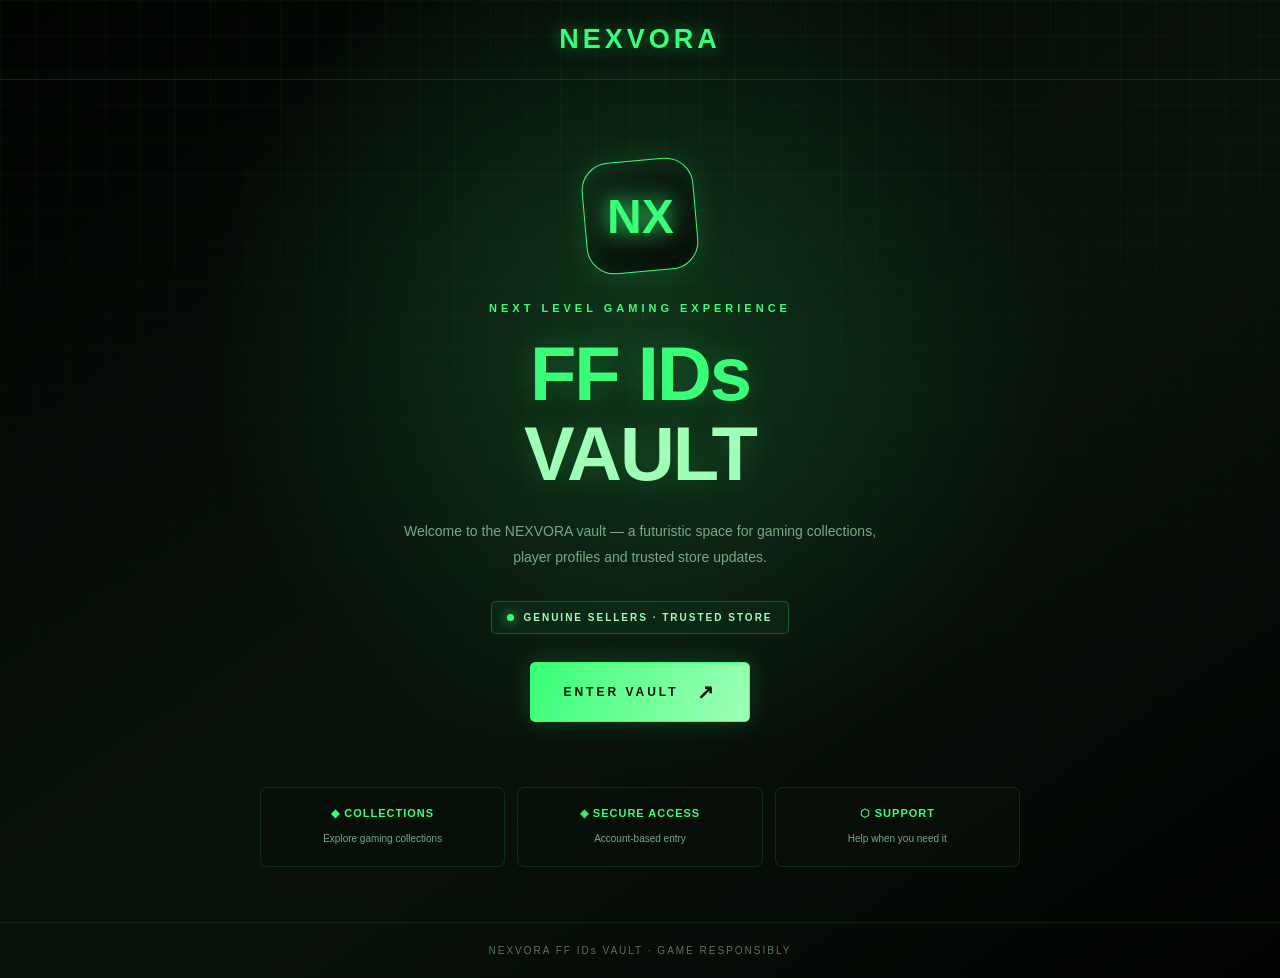
==== index.html @ cd279323 "Add initial index.html for NEXVORA FF IDs VAULT This file contains the initial HTML structure for th" ====
<!DOCTYPE html>
<html lang="en">
<head>
  <meta charset="UTF-8">
  <meta name="viewport" content="width=device-width, initial-scale=1.0">
  <meta name="theme-color" content="#050805">
  <title>NEXVORA FF IDs VAULT</title>
  <style>
    :root {
      --bg: #050805;
      --panel: #0b120c;
      --green: #39ff78;
      --green2: #a0ffb7;
      --muted: #78a985;
    }

    * { box-sizing: border-box; }

    body {
      margin: 0;
      min-height: 100vh;
      color: var(--green2);
      background:
        radial-gradient(ellipse at 50% 35%, #10351b 0%, transparent 48%),
        linear-gradient(145deg, #020402, #08120a 55%, #020402);
      font-family: Arial, Helvetica, sans-serif;
      overflow-x: hidden;
    }

    body::before {
      content: "";
      position: fixed;
      inset: 0;
      pointer-events: none;
      background-image:
        linear-gradient(#39ff780a 1px, transparent 1px),
        linear-gradient(90deg, #39ff780a 1px, transparent 1px);
      background-size: 35px 35px;
      mask-image: linear-gradient(to bottom, black, transparent 85%);
    }

    header {
      position: relative;
      display: flex;
      justify-content: center;
      align-items: center;
      padding: 24px 16px;
      border-bottom: 1px solid #39ff7828;
    }

    .brand {
      font-size: clamp(19px, 5vw, 27px);
      font-weight: 900;
      letter-spacing: 4px;
      color: var(--green);
      text-shadow: 0 0 18px #39ff7870;
    }

    .hero {
      position: relative;
      width: min(920px, 100%);
      min-height: 78vh;
      margin: auto;
      padding: 80px 22px 55px;
      display: flex;
      flex-direction: column;
      align-items: center;
      justify-content: center;
      text-align: center;
    }

    .emblem {
      width: 112px;
      height: 112px;
      display: grid;
      place-items: center;
      margin-bottom: 30px;
      border: 1px solid var(--green);
      border-radius: 28px;
      background: linear-gradient(145deg, #102a17, #050805);
      box-shadow: 0 0 30px #39ff7825, inset 0 0 25px #39ff7815;
      transform: rotate(-5deg);
    }

    .emblem span {
      font-size: 48px;
      font-weight: 900;
      color: var(--green);
      text-shadow: 0 0 22px #39ff78;
      transform: rotate(5deg);
    }

    .eyebrow {
      color: var(--green);
      font-size: 11px;
      letter-spacing: 4px;
      font-weight: 800;
      margin-bottom: 20px;
    }

    h1 {
      margin: 0;
      color: var(--green);
      font-size: clamp(36px, 9vw, 76px);
      line-height: 1.05;
      letter-spacing: -2px;
      text-shadow: 0 0 30px #39ff7838;
    }

    h1 span {
      display: block;
      color: #a0ffb7;
    }

    .description {
      max-width: 510px;
      margin: 24px auto 30px;
      color: #78a985;
      font-size: 14px;
      line-height: 1.9;
    }

    .trust {
      display: inline-flex;
      align-items: center;
      gap: 9px;
      margin-bottom: 28px;
      padding: 10px 15px;
      border: 1px solid #39ff7840;
      border-radius: 5px;
      background: #39ff780b;
      color: var(--green2);
      font-size: 10px;
      font-weight: 800;
      letter-spacing: 2px;
    }

    .dot {
      width: 7px;
      height: 7px;
      border-radius: 50%;
      background: var(--green);
      box-shadow: 0 0 12px var(--green);
    }

    .enter {
      display: inline-flex;
      align-items: center;
      justify-content: center;
      gap: 18px;
      min-width: 220px;
      padding: 17px 24px;
      border: 1px solid var(--green);
      border-radius: 5px;
      background: linear-gradient(110deg, #39ff78, #a0ffb7);
      color: #031006;
      text-decoration: none;
      font-size: 12px;
      font-weight: 900;
      letter-spacing: 3px;
      box-shadow: 0 0 25px #39ff7830;
      transition: transform .2s, box-shadow .2s;
    }

    .enter:hover {
      transform: translateY(-3px);
      box-shadow: 0 0 38px #39ff7860;
    }

    .arrow { font-size: 20px; }

    .features {
      position: relative;
      display: grid;
      grid-template-columns: repeat(3, 1fr);
      gap: 12px;
      width: min(760px, 100%);
      margin-top: 65px;
    }

    .feature {
      padding: 19px 10px;
      border: 1px solid #39ff7820;
      border-radius: 7px;
      background: #071009b8;
    }

    .feature strong {
      display: block;
      color: var(--green);
      font-size: 11px;
      letter-spacing: 1px;
      margin-bottom: 8px;
    }

    .feature span {
      color: var(--muted);
      font-size: 10px;
      line-height: 1.6;
    }

    footer {
      position: relative;
      padding: 22px 12px;
      text-align: center;
      border-top: 1px solid #39ff781c;
      color: #52795c;
      font-size: 10px;
      letter-spacing: 2px;
    }

    @media (max-width: 520px) {
      .hero { padding-top: 58px; }
      .features { grid-template-columns: 1fr; max-width: 310px; margin-top: 45px; }
      .feature { padding: 15px; }
      .brand { letter-spacing: 2px; }
    }
  </style>
</head>
<body>
  <header>
    <div class="brand">NEXVORA</div>
  </header>

  <main class="hero">
    <div class="emblem"><span>NX</span></div>

    <div class="eyebrow">NEXT LEVEL GAMING EXPERIENCE</div>

    <h1>FF IDs <span>VAULT</span></h1>

    <p class="description">
      Welcome to the NEXVORA vault — a futuristic space for gaming
      collections, player profiles and trusted store updates.
    </p>

    <div class="trust">
      <span class="dot"></span>
      GENUINE SELLERS · TRUSTED STORE
    </div>

    <a class="enter" href="login.html">
      ENTER VAULT <span class="arrow">↗</span>
    </a>

    <section class="features">
      <div class="feature">
        <strong>◆ COLLECTIONS</strong>
        <span>Explore gaming collections</span>
      </div>
      <div class="feature">
        <strong>◈ SECURE ACCESS</strong>
        <span>Account-based entry</span>
      </div>
      <div class="feature">
        <strong>⬡ SUPPORT</strong>
        <span>Help when you need it</span>
      </div>
    </section>
  </main>

  <footer>
    NEXVORA FF IDs VAULT · GAME RESPONSIBLY
  </footer>
</body>
      </html>
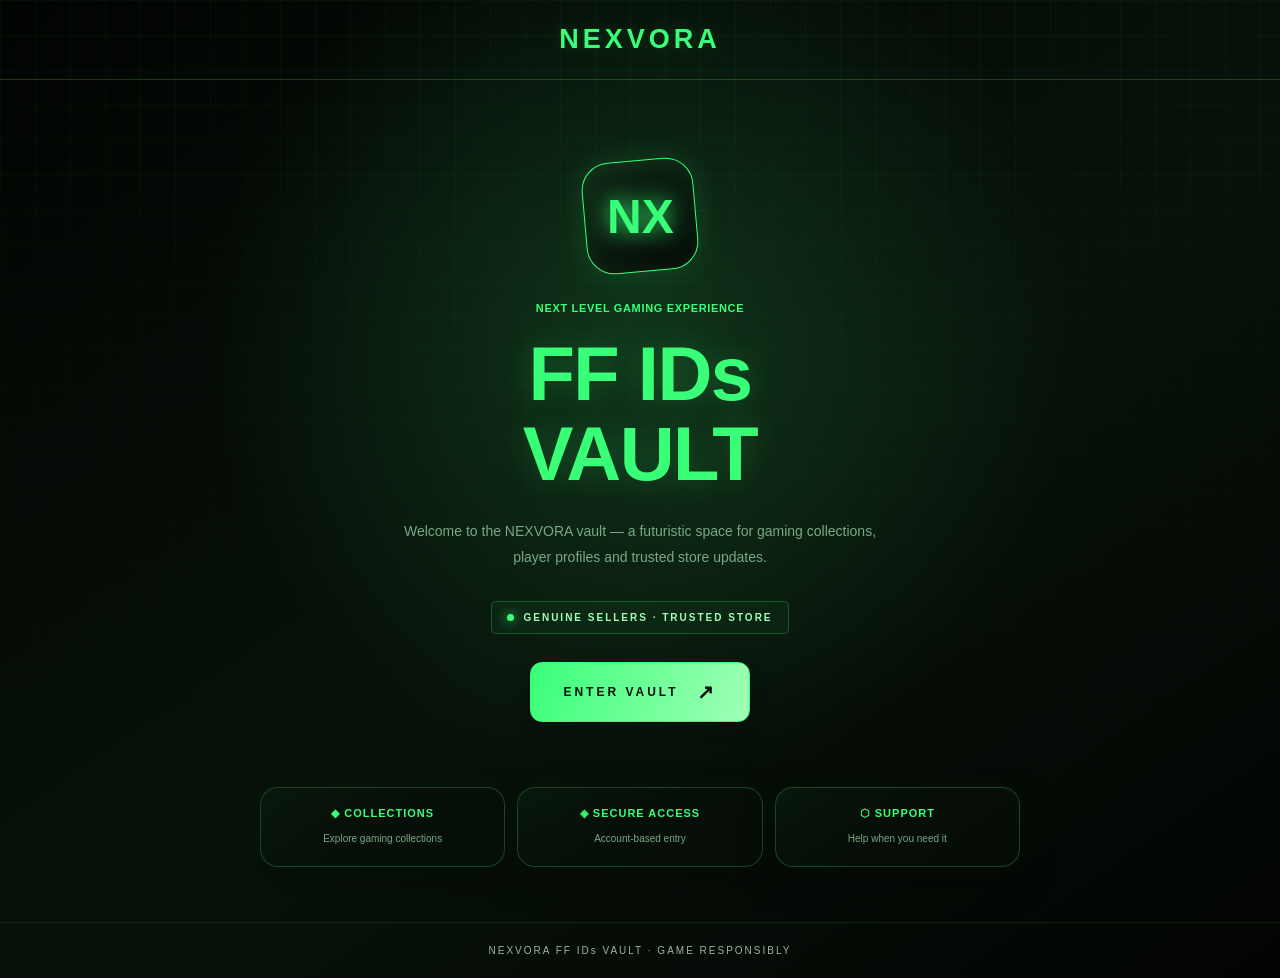
==== commit 94402dd0: "Add files via upload" ====
--- a/index.html
+++ b/index.html
@@ -217,6 +217,7 @@
       .brand { letter-spacing: 2px; }
     }
   </style>
+  <link rel="stylesheet" href="nexvora-elite.css?v=1">
 </head>
 <body>
   <header>
--- a/nexvora-elite.css
+++ b/nexvora-elite.css
@@ -0,0 +1,102 @@
+/* NEXVORA NEON ELITE — additive visual polish; preserves existing page logic */
+:root {
+  color-scheme: dark;
+  --nx-bg: #050805;
+  --nx-panel: #0b120c;
+  --nx-panel-2: #101a12;
+  --nx-line: rgba(91, 255, 132, .22);
+  --nx-green: #39ff78;
+  --nx-green-soft: #a3ffbb;
+  --nx-text: #f2fff5;
+  --nx-muted: #a0b3a4;
+  --nx-radius: 18px;
+  --nx-shadow: 0 14px 38px rgba(0,0,0,.32), 0 0 24px rgba(57,255,120,.045);
+}
+html { scroll-behavior: smooth; }
+body {
+  background-color: var(--nx-bg);
+  color: var(--nx-text);
+  accent-color: var(--nx-green);
+  -webkit-tap-highlight-color: transparent;
+}
+::selection { background: rgba(57,255,120,.28); color: #fff; }
+a { color: var(--nx-green-soft); text-underline-offset: 3px; }
+a, button, input, select, textarea { transition: border-color .18s ease, background-color .18s ease, color .18s ease, box-shadow .18s ease, transform .18s ease; }
+button, .primary, .enter, .actions a, .card-buttons button, .modal-actions button {
+  border-radius: 12px;
+}
+button, .primary, .enter, .actions a, .card-buttons button, .modal-actions button {
+  box-shadow: 0 5px 18px rgba(0,0,0,.18);
+}
+button:hover, .primary:hover, .enter:hover, .actions a:hover, .card-buttons button:hover, .modal-actions button:hover {
+  filter: brightness(1.08);
+  transform: translateY(-1px);
+}
+button:active, .primary:active, .enter:active, .actions a:active { transform: translateY(0); }
+:focus-visible { outline: 2px solid var(--nx-green); outline-offset: 3px; }
+input, select, textarea {
+  background: rgba(3,8,4,.86) !important;
+  color: var(--nx-text) !important;
+  border-color: var(--nx-line) !important;
+  border-radius: 11px !important;
+}
+input:focus, select:focus, textarea:focus {
+  border-color: var(--nx-green) !important;
+  box-shadow: 0 0 0 3px rgba(57,255,120,.10) !important;
+}
+.panel, .card, .listing, .listing-card, .order-card, .feature, .stat, .stat-box, .modal, .login-card {
+  border-color: var(--nx-line);
+  box-shadow: var(--nx-shadow);
+}
+.panel, .listing, .listing-card, .order-card, .feature, .stat, .stat-box, .modal, .card {
+  border-radius: var(--nx-radius);
+}
+.listing, .listing-card, .order-card, .feature, .panel, .stat, .stat-box {
+  background-image: linear-gradient(145deg, rgba(57,255,120,.035), transparent 48%);
+}
+.listing, .listing-card, .order-card { overflow: hidden; }
+.listing img, .preview-images img, .listing-thumb, .detail-image { border-radius: 12px; }
+.listing img, .preview-images img, .listing-thumb { object-fit: cover; }
+.listing h3, .order-title, h1, h2 { letter-spacing: -.02em; }
+h1 span, .brand, .username, .stat strong, .stat-box strong, .listing .price, .order-id { color: var(--nx-green); }
+.brand { text-shadow: 0 0 18px rgba(57,255,120,.18); }
+.eyebrow, .tag, .status { letter-spacing: .06em; }
+.tag, .status { border-radius: 999px; }
+.status { padding: 5px 10px; }
+.status.completed, .status.paid, .status.delivered { border-color: rgba(57,255,120,.45); }
+.empty { border: 1px dashed var(--nx-line); border-radius: var(--nx-radius); padding: 24px; }
+.modal-backdrop { backdrop-filter: blur(8px); }
+.modal { border: 1px solid var(--nx-line); }
+#message, #notice, .notice { border-radius: 12px; }
+hr { border-color: var(--nx-line); }
+header { border-color: var(--nx-line) !important; }
+footer { color: var(--nx-muted); }
+@media (max-width: 640px) {
+  main { padding-left: 14px; padding-right: 14px; }
+  .stats, .grid, .order-grid, .detail-grid, .form-grid { gap: 10px; }
+  .listing-grid { grid-template-columns: repeat(2, minmax(0, 1fr)); gap: 12px; }
+  .listing-body { padding: 12px; }
+  .listing h3 { font-size: 1rem; }
+  .card-buttons { gap: 7px; }
+  .card-buttons button { padding-left: 8px; padding-right: 8px; }
+  .panel, .order-card { padding: 14px; }
+}
+@media (max-width: 380px) {
+  .listing-grid { grid-template-columns: 1fr; }
+}
+@media (prefers-reduced-motion: no-preference) {
+  .listing, .listing-card, .order-card, .feature, .panel { animation: nx-rise .35s ease both; }
+  @keyframes nx-rise { from { opacity: .82; transform: translateY(5px); } to { opacity: 1; transform: translateY(0); } }
+                                                 }
+
+/* Extra finishing touches */
+img { max-width: 100%; }
+button, a, input, select, textarea { -webkit-tap-highlight-color: transparent; }
+button:disabled { cursor: not-allowed; opacity: .58; transform: none !important; }
+.listing:hover, .listing-card:hover, .order-card:hover, .feature:hover {
+  border-color: rgba(57,255,120,.42);
+  box-shadow: 0 16px 42px rgba(0,0,0,.38), 0 0 22px rgba(57,255,120,.07);
+}
+@media (prefers-reduced-motion: reduce) {
+  *, *::before, *::after { scroll-behavior: auto !important; animation-duration: .01ms !important; animation-iteration-count: 1 !important; transition-duration: .01ms !important; }
+}
